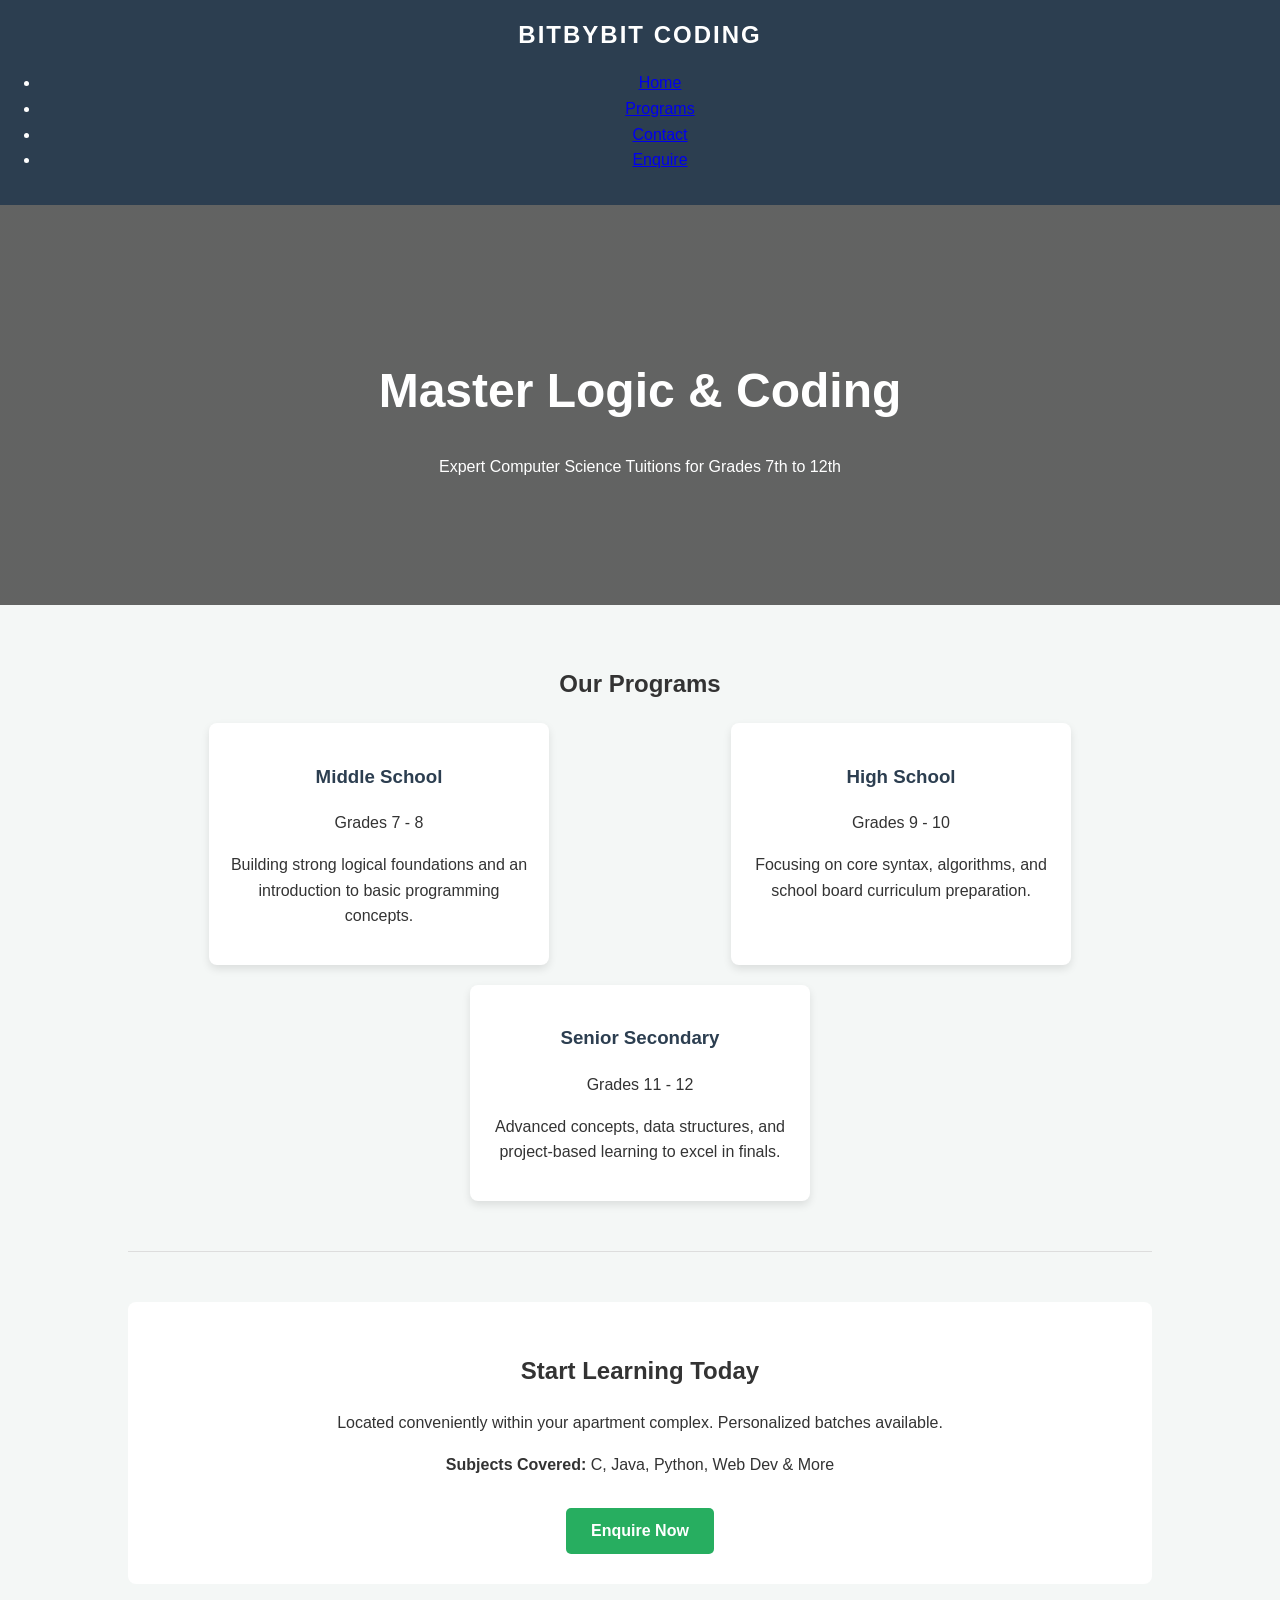
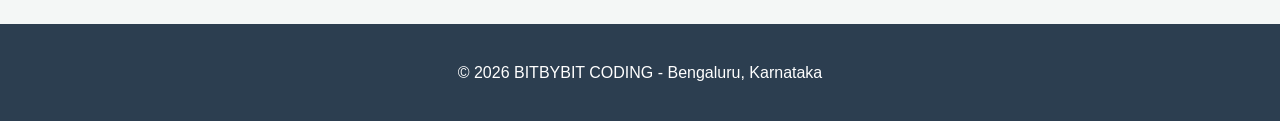
==== index.html @ 27ca6b19 "Add navigation bar with links to header" ====
<!DOCTYPE html>
<html lang="en">
<head>
    <meta charset="UTF-8">
    <meta name="viewport" content="width=device-width, initial-scale=1.0">
    <title> BitByBit Coding | Computer Science Tuitions</title>
    <link rel="stylesheet" href="style.css">
</head>
<body>

    <header>
        <div class="nav-container">
            <div class="logo">BITBYBIT CODING</div>
            <nav>
                <ul class="nav-links">
                    <li><a href="#" target="_blank">Home</a></li>
                    <li><a href="#programs" target="_blank">Programs</a></li>
                    <li><a href="#contact" target="_blank">Contact</a></li>
                    <li><a href="https://wa.me/919901116718" class="nav-btn" target="_blank">Enquire</a></li>
                </ul>
            </nav>
        </div>
    </header>
    
    <section class="hero">
        <h1>Master Logic & Coding</h1>
        <p>Expert Computer Science Tuitions for Grades 7th to 12th</p>
    </section>

    <div class="container">
        <h2 style="text-align: center;">Our Programs</h2>
        <div class="curriculum">
            <div class="card">
                <h3>Middle School</h3>
                <p>Grades 7 - 8</p>
                <p>Building strong logical foundations and an introduction to basic programming concepts.</p>
            </div>
            <div class="card">
                <h3>High School</h3>
                <p>Grades 9 - 10</p>
                <p>Focusing on core syntax, algorithms, and school board curriculum preparation.</p>
            </div>
            <div class="card">
                <h3>Senior Secondary</h3>
                <p>Grades 11 - 12</p>
                <p>Advanced concepts, data structures, and project-based learning to excel in finals.</p>
            </div>
        </div>

        <hr style="margin: 50px 0; border: 0; border-top: 1px solid #ddd;">

        <section class="contact">
            <h2>Start Learning Today</h2>
            <p>Located conveniently within your apartment complex. Personalized batches available.</p>
            <p><strong>Subjects Covered:</strong> C, Java, Python, Web Dev & More</p>
            <a href="https://wa.me/919901116718" class="btn">Enquire Now</a>
        </section>
    </div>

    <footer>
        <p>&copy; 2026 BITBYBIT CODING - Bengaluru, Karnataka</p>
    </footer>

</body>
</html>
---- style.css ----
/* General Styles */
body
{
    font-family: 'Segoe UI', Tahoma, Geneva, Verdana, sans-serif;
    margin: 0;
    line-height: 1.6;
    color: #333;
    background-color: #f4f7f6;
}

/* Header & Navigation */
header 
{
    background: #2c3e50;
    color: #fff;
    padding: 1rem 0;
    text-align: center;
    position: sticky;
    top: 0;
    z-index: 1000;
}

.logo 
{
    font-size: 24px;
    font-weight: bold;
    letter-spacing: 2px;
}

/* Hero Section */
.hero 
{
    background: linear-gradient(rgba(0,0,0,0.6), rgba(0,0,0,0.6)), url('https://images.unsplash.com/photo-1517694712202-14dd9538aa97?ixlib=rb-1.2.1&auto=format&fit=crop&w=1350&q=80');
    background-size: cover;
    background-position: center;
    height: 400px;
    color: white;
    display: flex;
    flex-direction: column;
    justify-content: center;
    align-items: center;
    text-align: center;
}

.hero h1
{
    font-size: 3rem; margin-bottom: 0.5rem; 
}

/* Content Sections */
.container 
{
    width: 80%;
    margin: auto;
    overflow: hidden;
    padding: 40px 0;
}

.curriculum 
{
    display: flex;
    justify-content: space-around;
    flex-wrap: wrap;
    gap: 20px;
}

.card 
{
    background: #fff;
    padding: 20px;
    border-radius: 8px;
    box-shadow: 0 4px 8px rgba(0,0,0,0.1);
    width: 300px;
    text-align: center;
}

.card h3 
{ 
    color: #2c3e50; 
}

/* Contact Section */
.contact 
{
    background: #fff;
    padding: 30px;
    border-radius: 8px;
    text-align: center;
}

.btn 
{
    display: inline-block;
    background: #27ae60;
    color: white;
    padding: 10px 25px;
    text-decoration: none;
    border-radius: 5px;
    font-weight: bold;
    margin-top: 15px;
}

footer 
{
    text-align: center;
    padding: 20px;
    background: #2c3e50;
    color: white;
}

.projects-container {
    padding: 60px 0;
    background-color: #fff;
}

.project-grid {
    display: grid;
    grid-template-columns: repeat(auto-fit, minmax(250px, 1fr));
    gap: 25px;
    max-width: 1100px;
    margin: 0 auto;
    padding: 0 20px;
}

.project-card {
    background: #f9f9f9;
    border-left: 5px solid #27ae60;
    padding: 20px;
    transition: transform 0.3s ease;
    border-radius: 4px;
}

.project-card:hover {
    transform: translateY(-5px);
    box-shadow: 0 10px 20px rgba(0,0,0,0.1);
}

.project-card h3 {
    margin-top: 10px;
    color: #2c3e50;
}

.icon {
    font-family: 'Courier New', Courier, monospace;
    font-weight: bold;
    font-size: 24px;
    color: #27ae60;
}
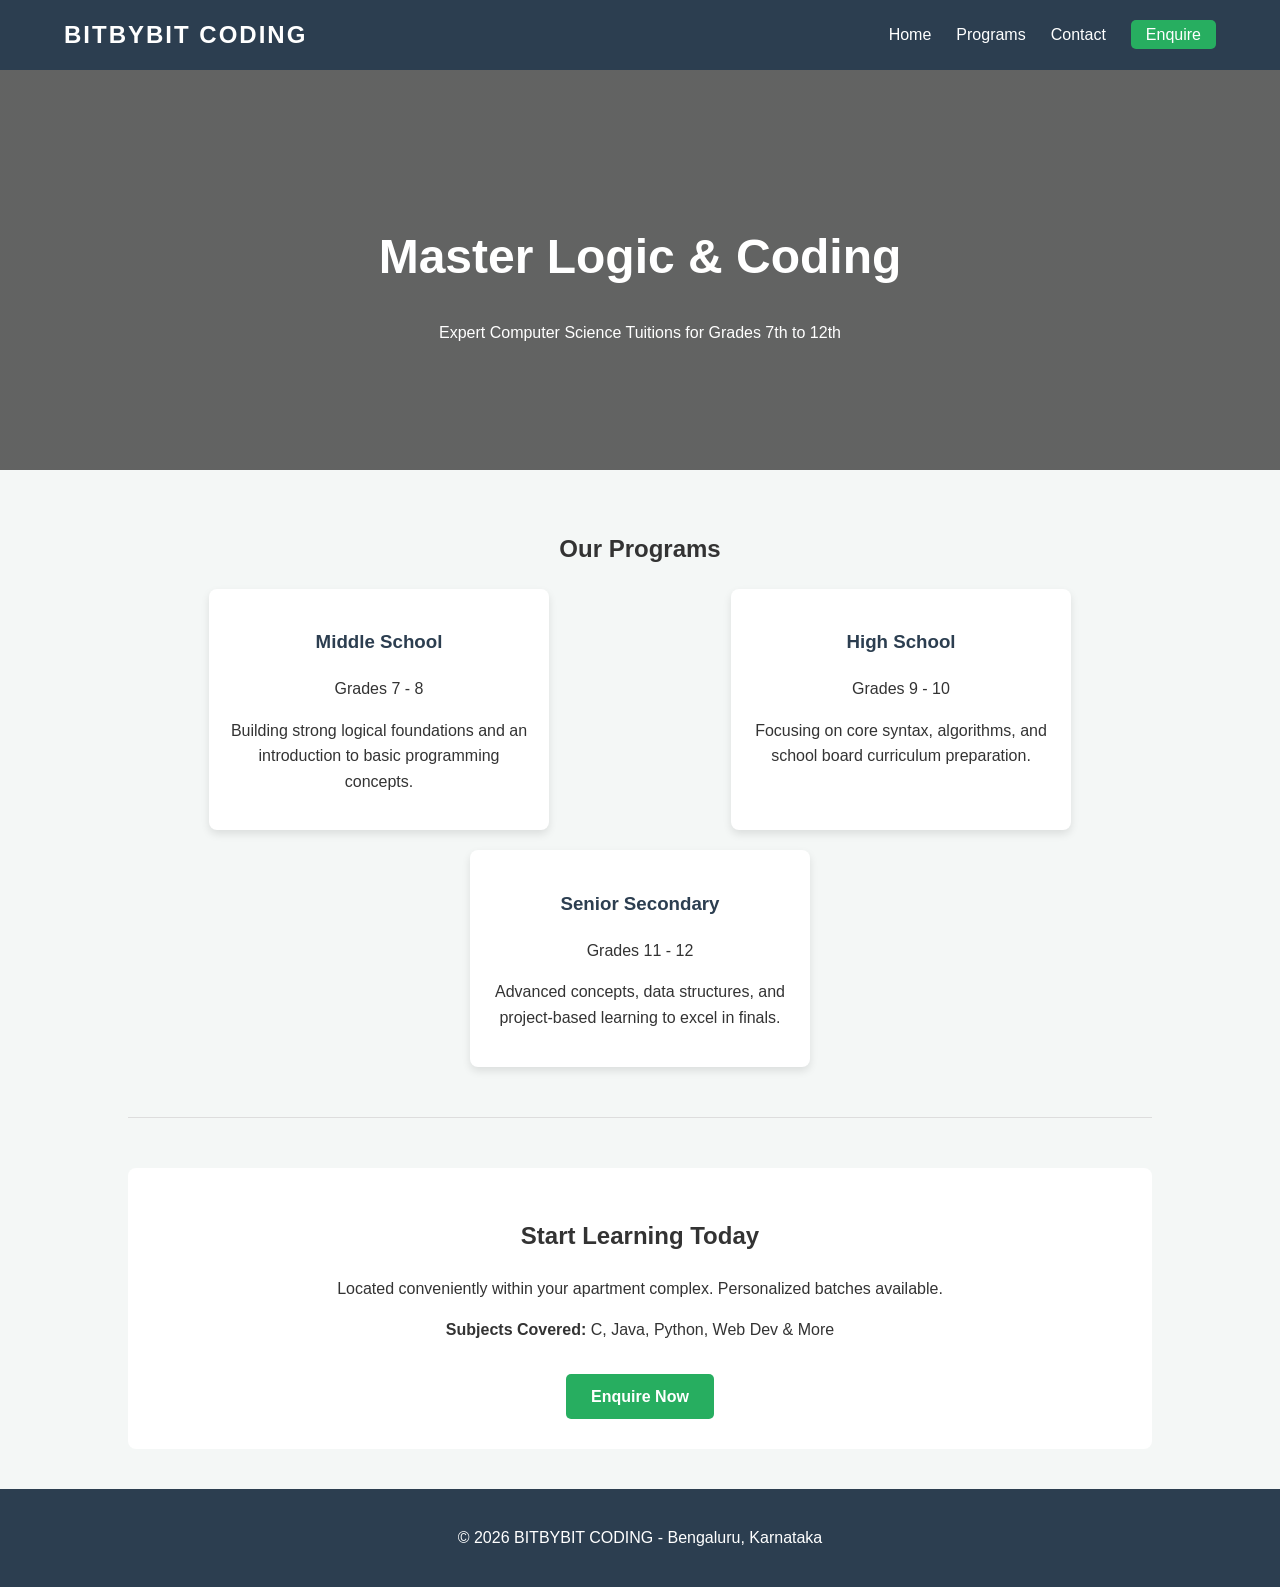
==== commit 33693c83: "Update Contact link to point to contact.html" ====
--- a/index.html
+++ b/index.html
@@ -15,7 +15,7 @@
                 <ul class="nav-links">
                     <li><a href="#" target="_blank">Home</a></li>
                     <li><a href="#programs" target="_blank">Programs</a></li>
-                    <li><a href="#contact" target="_blank">Contact</a></li>
+                    <li><a href="Contact/contact.html" target="_blank">Contact</a></li>
                     <li><a href="https://wa.me/919901116718" class="nav-btn" target="_blank">Enquire</a></li>
                 </ul>
             </nav>
@@ -49,7 +49,7 @@
 
         <hr style="margin: 50px 0; border: 0; border-top: 1px solid #ddd;">
 
-        <section class="contact">
+        <section class="contact" id="contact">
             <h2>Start Learning Today</h2>
             <p>Located conveniently within your apartment complex. Personalized batches available.</p>
             <p><strong>Subjects Covered:</strong> C, Java, Python, Web Dev & More</p>
--- a/style.css
+++ b/style.css
@@ -6,6 +6,52 @@
     line-height: 1.6;
     color: #333;
     background-color: #f4f7f6;
+}
+
+.nav-container
+{
+    width: 90%;
+    margin: auto;
+    display: flex;
+    justify-content: space-between;
+    align-items: center;
+}
+
+/* Nav Links */
+.nav-links
+{
+    list-style: none;
+    display: flex;
+    gap: 25px;
+    margin: 0;
+    padding: 0;
+}
+
+.nav-links li a
+{
+    text-decoration: none;
+    color: #fff;
+    font-weight: 500;
+    transition: color 0.3s ease;
+}
+
+.nav-links li a:hover
+{
+    color: #27ae60;
+}
+
+/* Button style inside navbar */
+.nav-btn
+{
+    background: #27ae60;
+    padding: 6px 15px;
+    border-radius: 5px;
+    color: white !important;
+}
+
+.nav-btn:hover
+{
+    background: #219150;
 }
 
 /* Header & Navigation */
@@ -108,12 +154,14 @@
     color: white;
 }
 
-.projects-container {
+.projects-container 
+{
     padding: 60px 0;
     background-color: #fff;
 }
 
-.project-grid {
+.project-grid 
+{
     display: grid;
     grid-template-columns: repeat(auto-fit, minmax(250px, 1fr));
     gap: 25px;
@@ -122,7 +170,8 @@
     padding: 0 20px;
 }
 
-.project-card {
+.project-card 
+{
     background: #f9f9f9;
     border-left: 5px solid #27ae60;
     padding: 20px;
@@ -130,19 +179,22 @@
     border-radius: 4px;
 }
 
-.project-card:hover {
+.project-card:hover 
+{
     transform: translateY(-5px);
     box-shadow: 0 10px 20px rgba(0,0,0,0.1);
 }
 
-.project-card h3 {
+.project-card h3 
+{
     margin-top: 10px;
     color: #2c3e50;
 }
 
-.icon {
+.icon 
+{
     font-family: 'Courier New', Courier, monospace;
     font-weight: bold;
     font-size: 24px;
     color: #27ae60;
-}+}
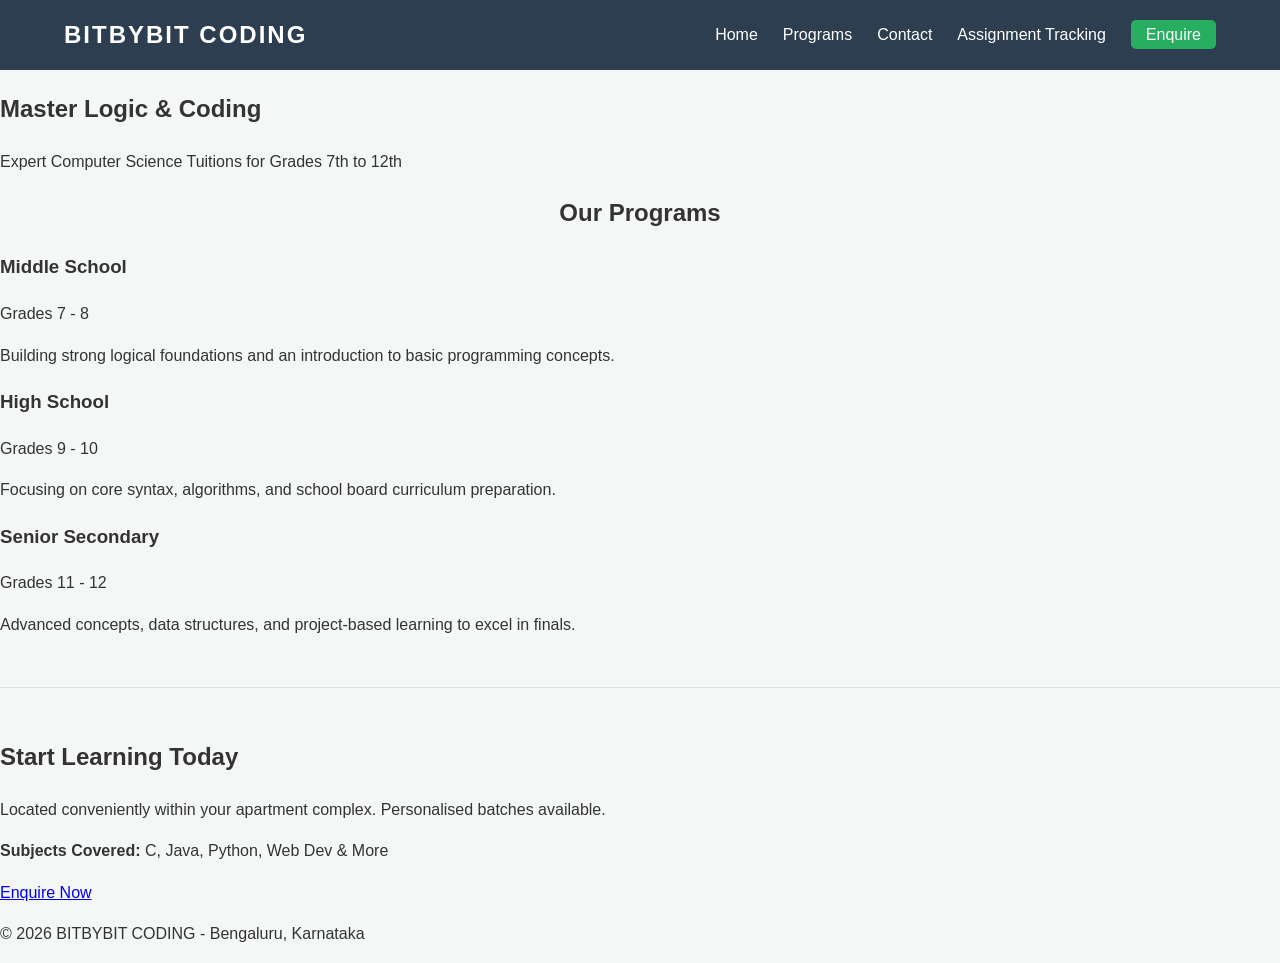
==== commit 253d25f3: "Add initial HTML structure for BitByBit Coding This file contains the HTML structure for the BitByBi" ====
--- a/index.html
+++ b/index.html
@@ -4,10 +4,10 @@
     <meta charset="UTF-8">
     <meta name="viewport" content="width=device-width, initial-scale=1.0">
     <title> BitByBit Coding | Computer Science Tuitions</title>
-    <link rel="stylesheet" href="style.css">
+    <link rel="stylesheet" href="home.css">
+    <link rel="stylesheet" href="../GlobalStyles.css">
 </head>
 <body>
-
     <header>
         <div class="nav-container">
             <div class="logo">BITBYBIT CODING</div>
@@ -15,18 +15,17 @@
                 <ul class="nav-links">
                     <li><a href="#" target="_blank">Home</a></li>
                     <li><a href="#programs" target="_blank">Programs</a></li>
-                    <li><a href="Contact/contact.html" target="_blank">Contact</a></li>
+                    <li><a href="../Contact/contact.html" target="_blank">Contact</a></li>
+                    <li><a href="../AssgnmntTrcker/assignments.html" target="_blank">Assignment Tracking</a></li>
                     <li><a href="https://wa.me/919901116718" class="nav-btn" target="_blank">Enquire</a></li>
                 </ul>
             </nav>
         </div>
     </header>
-    
     <section class="hero">
-        <h1>Master Logic & Coding</h1>
+        <h1>Master Logic &amp; Coding</h1>
         <p>Expert Computer Science Tuitions for Grades 7th to 12th</p>
     </section>
-
     <div class="container">
         <h2 style="text-align: center;">Our Programs</h2>
         <div class="curriculum">
@@ -46,20 +45,16 @@
                 <p>Advanced concepts, data structures, and project-based learning to excel in finals.</p>
             </div>
         </div>
-
         <hr style="margin: 50px 0; border: 0; border-top: 1px solid #ddd;">
-
         <section class="contact" id="contact">
             <h2>Start Learning Today</h2>
-            <p>Located conveniently within your apartment complex. Personalized batches available.</p>
-            <p><strong>Subjects Covered:</strong> C, Java, Python, Web Dev & More</p>
+            <p>Located conveniently within your apartment complex. Personalised batches available.</p>
+            <p><strong>Subjects Covered:</strong> C, Java, Python, Web Dev &amp; More</p>
             <a href="https://wa.me/919901116718" class="btn">Enquire Now</a>
         </section>
     </div>
-
     <footer>
         <p>&copy; 2026 BITBYBIT CODING - Bengaluru, Karnataka</p>
     </footer>
-
 </body>
 </html>
--- a/GlobalStyles.css
+++ b/GlobalStyles.css
@@ -0,0 +1,77 @@
+@charset "utf-8";
+/* CSS Document */
+
+/* General Styles */
+body
+{
+    font-family: 'Segoe UI', Tahoma, Geneva, Verdana, sans-serif;
+    margin: 0;
+    line-height: 1.6;
+    color: #333;
+    background-color: #f4f7f6;
+}
+
+.nav-container
+{
+    width: 90%;
+    margin: auto;
+    display: flex;
+    justify-content: space-between;
+    align-items: center;
+}
+
+/* Nav Links */
+.nav-links
+{
+    list-style: none;
+    display: flex;
+    gap: 25px;
+    margin: 0;
+    padding: 0;
+}
+
+.nav-links li a
+{
+    text-decoration: none;
+    color: #fff;
+    font-weight: 500;
+    transition: color 0.3s ease;
+}
+
+.nav-links li a:hover
+{
+    color: #27ae60;
+}
+
+/* Button style inside navbar */
+.nav-btn
+{
+    background: #27ae60;
+    padding: 6px 15px;
+    border-radius: 5px;
+    color: white !important;
+}
+
+.nav-btn:hover
+{
+    background: #219150;
+}
+
+/* Header & Navigation */
+header 
+{
+    background: #2c3e50;
+    color: #fff;
+    padding: 1rem 0;
+    text-align: center;
+    position: sticky;
+    top: 0;
+    z-index: 1000;
+}
+
+.logo 
+{
+    font-size: 24px;
+    font-weight: bold;
+    letter-spacing: 2px;
+}
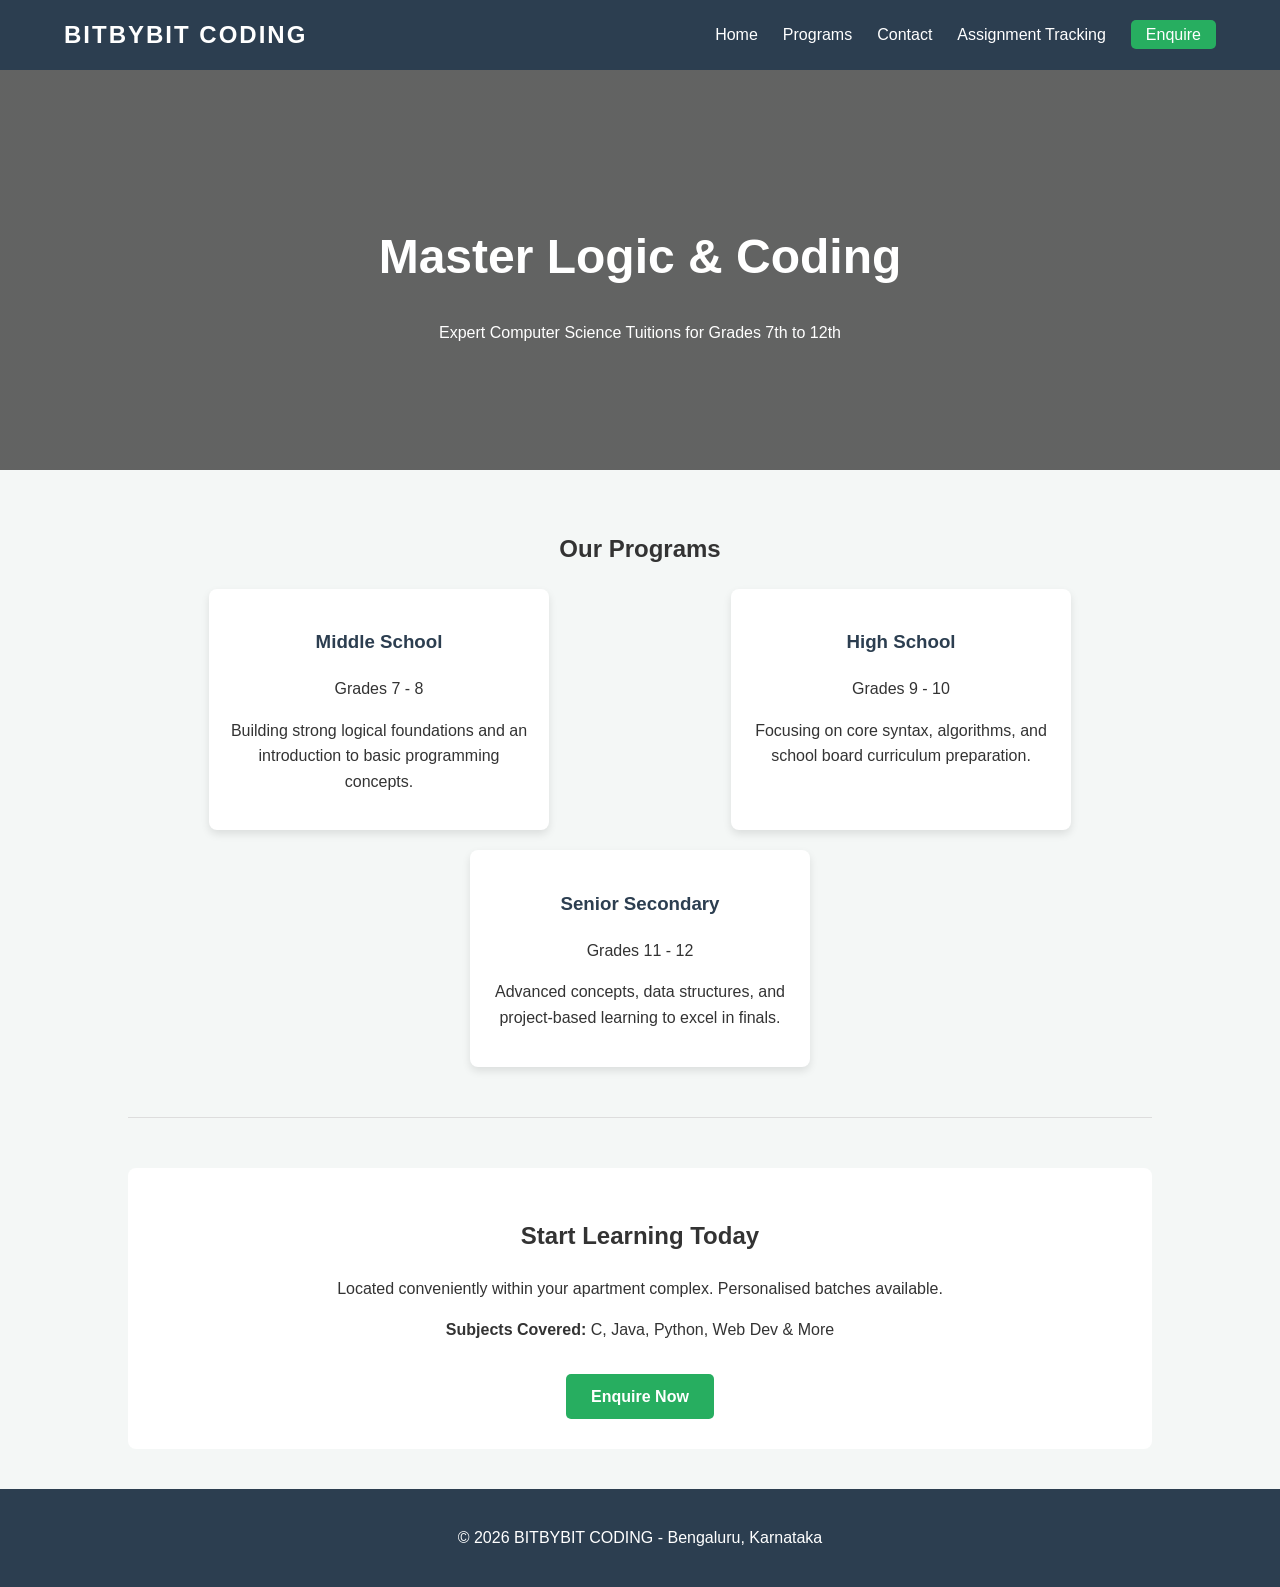
==== commit 025bee67: "Change stylesheet link from home.css to style.css" ====
--- a/index.html
+++ b/index.html
@@ -4,7 +4,7 @@
     <meta charset="UTF-8">
     <meta name="viewport" content="width=device-width, initial-scale=1.0">
     <title> BitByBit Coding | Computer Science Tuitions</title>
-    <link rel="stylesheet" href="home.css">
+    <link rel="stylesheet" href="style.css">
     <link rel="stylesheet" href="../GlobalStyles.css">
 </head>
 <body>
--- a/style.css
+++ b/style.css
@@ -0,0 +1,128 @@
+@charset "UTF-8";
+/* CSS Document */
+
+/* Hero Section */
+.hero 
+{
+    background: linear-gradient(rgba(0,0,0,0.6), rgba(0,0,0,0.6)), url('https://images.unsplash.com/photo-1517694712202-14dd9538aa97?ixlib=rb-1.2.1&auto=format&fit=crop&w=1350&q=80');
+    background-size: cover;
+    background-position: center;
+    height: 400px;
+    color: white;
+    display: flex;
+    flex-direction: column;
+    justify-content: center;
+    align-items: center;
+    text-align: center;
+}
+
+.hero h1
+{
+    font-size: 3rem; margin-bottom: 0.5rem; 
+}
+
+/* Content Sections */
+.container 
+{
+    width: 80%;
+    margin: auto;
+    overflow: hidden;
+    padding: 40px 0;
+}
+
+.curriculum 
+{
+    display: flex;
+    justify-content: space-around;
+    flex-wrap: wrap;
+    gap: 20px;
+}
+
+.card 
+{
+    background: #fff;
+    padding: 20px;
+    border-radius: 8px;
+    box-shadow: 0 4px 8px rgba(0,0,0,0.1);
+    width: 300px;
+    text-align: center;
+}
+
+.card h3 
+{ 
+    color: #2c3e50; 
+}
+
+/* Contact Section */
+.contact 
+{
+    background: #fff;
+    padding: 30px;
+    border-radius: 8px;
+    text-align: center;
+}
+
+.btn 
+{
+    display: inline-block;
+    background: #27ae60;
+    color: white;
+    padding: 10px 25px;
+    text-decoration: none;
+    border-radius: 5px;
+    font-weight: bold;
+    margin-top: 15px;
+}
+
+footer 
+{
+    text-align: center;
+    padding: 20px;
+    background: #2c3e50;
+    color: white;
+}
+
+.projects-container 
+{
+    padding: 60px 0;
+    background-color: #fff;
+}
+
+.project-grid 
+{
+    display: grid;
+    grid-template-columns: repeat(auto-fit, minmax(250px, 1fr));
+    gap: 25px;
+    max-width: 1100px;
+    margin: 0 auto;
+    padding: 0 20px;
+}
+
+.project-card 
+{
+    background: #f9f9f9;
+    border-left: 5px solid #27ae60;
+    padding: 20px;
+    transition: transform 0.3s ease;
+    border-radius: 4px;
+}
+
+.project-card:hover 
+{
+    transform: translateY(-5px);
+    box-shadow: 0 10px 20px rgba(0,0,0,0.1);
+}
+
+.project-card h3 
+{
+    margin-top: 10px;
+    color: #2c3e50;
+}
+
+.icon 
+{
+    font-family: 'Courier New', Courier, monospace;
+    font-weight: bold;
+    font-size: 24px;
+    color: #27ae60;
+}
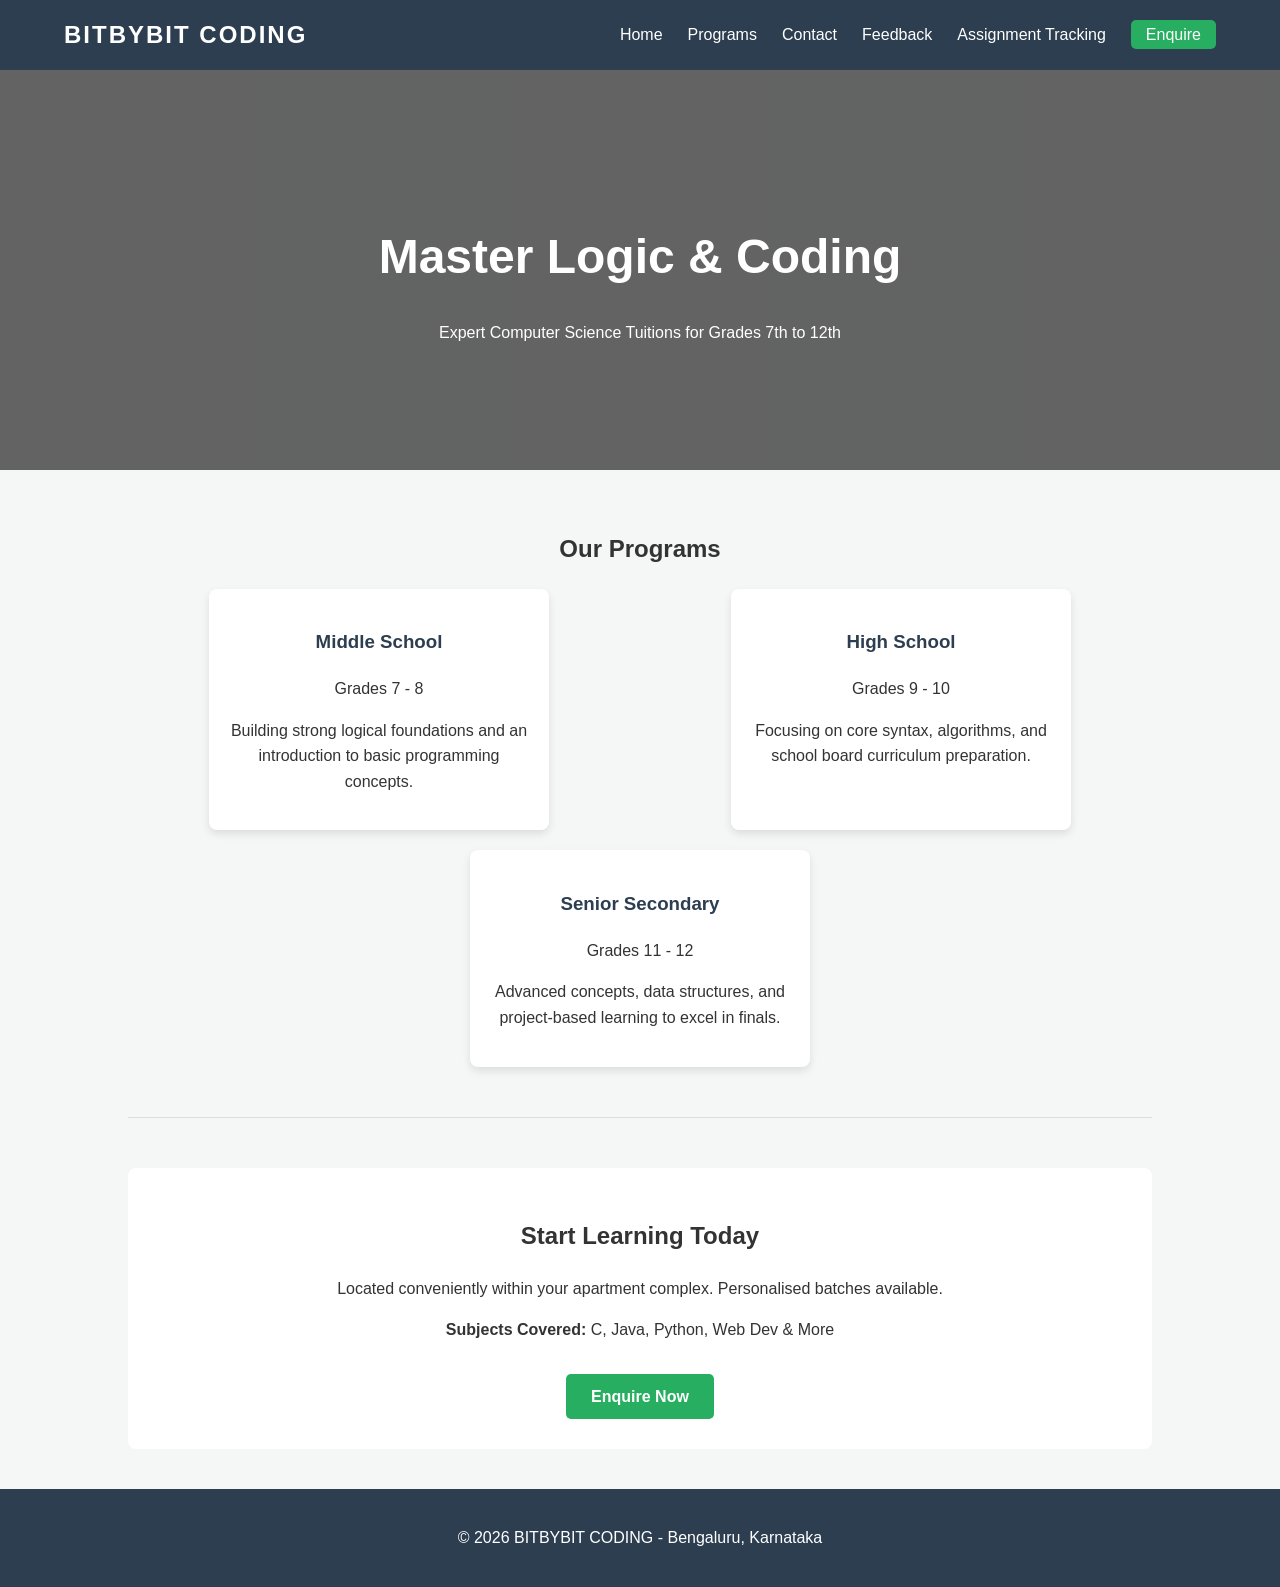
==== commit d41056ae: "Add Feedback link to navigation menu" ====
--- a/index.html
+++ b/index.html
@@ -16,6 +16,7 @@
                     <li><a href="#" target="_blank">Home</a></li>
                     <li><a href="#programs" target="_blank">Programs</a></li>
                     <li><a href="../Contact/contact.html" target="_blank">Contact</a></li>
+                    <li><a href="../Feedback/feedback.html" target="_blank">Feedback</a></li>
                     <li><a href="../AssgnmntTrcker/assignments.html" target="_blank">Assignment Tracking</a></li>
                     <li><a href="https://wa.me/919901116718" class="nav-btn" target="_blank">Enquire</a></li>
                 </ul>
